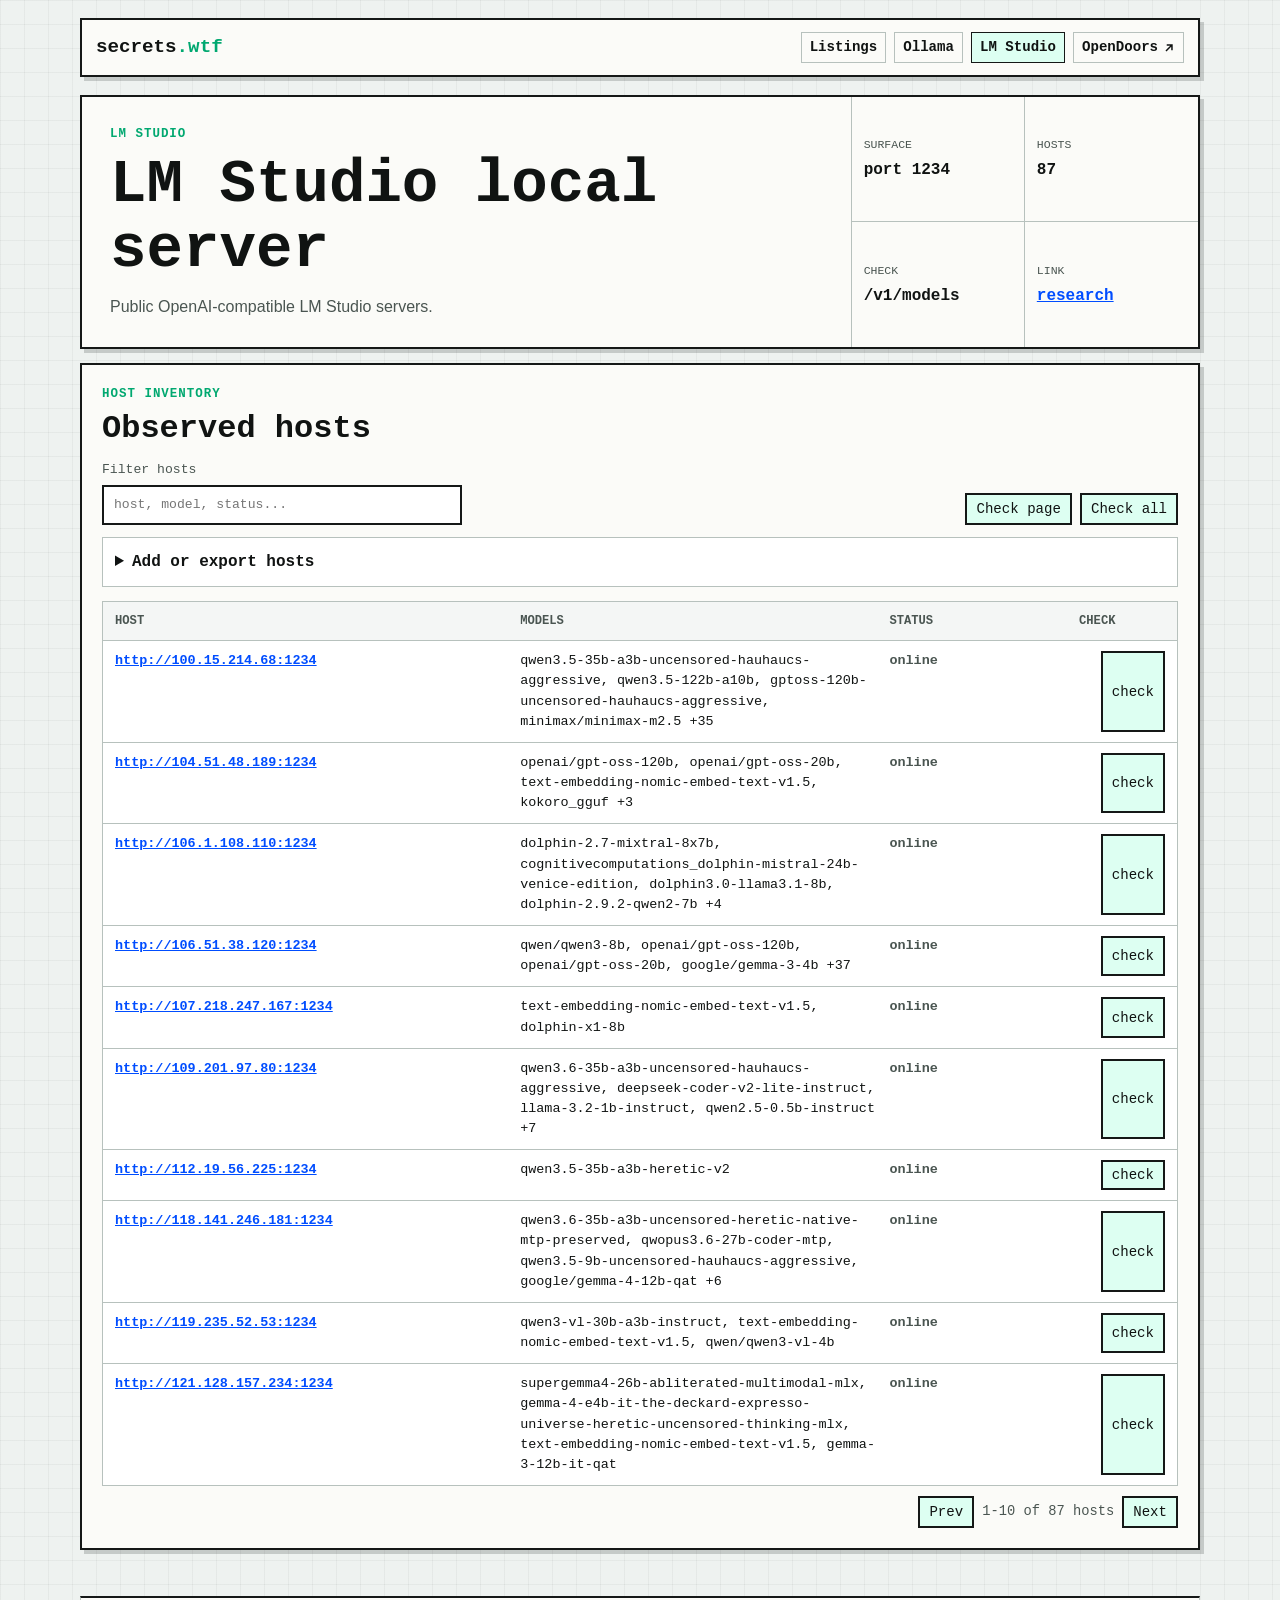
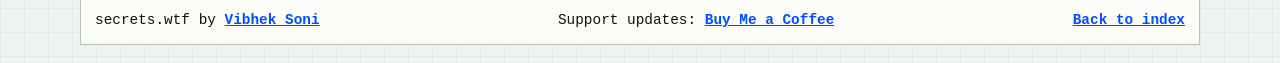
==== listings/lm-studio/index.html @ 81ff3673 "Initial secrets.wtf static site" ====
<!doctype html>
<html lang="en">
<head>
    <meta charset="utf-8">
    <meta name="viewport" content="width=device-width, initial-scale=1">
    <title>LM Studio Local Server Exposure | secrets.wtf</title>
    <meta name="description" content="Public LM Studio server exposure listing with live host rows and /v1/models checks.">
    <meta name="robots" content="index, follow, max-image-preview:large">
    <meta name="theme-color" content="#0b0f0f">
    <link rel="canonical" href="https://secrets.wtf/listings/lm-studio/">
    <link rel="manifest" href="/site.webmanifest">
    <link rel="icon" href="/assets/favicon.svg" type="image/svg+xml">
    <link rel="me" href="https://vibheksoni.com/">
    <link rel="me" href="https://opendoors.wtf/">
    <link rel="me" href="https://buymeacoffee.com/vibheksoni">
    <meta property="og:type" content="article">
    <meta property="og:url" content="https://secrets.wtf/listings/lm-studio/">
    <meta property="og:title" content="LM Studio Local Server Exposure | secrets.wtf">
    <meta property="og:description" content="Public LM Studio server exposure listing with live host rows and /v1/models checks.">
    <meta property="og:image" content="https://secrets.wtf/assets/secrets-wtf-social.png">
    <meta property="og:image:width" content="1200">
    <meta property="og:image:height" content="630">
    <meta property="og:image:alt" content="secrets.wtf public exposure listing for LM Studio servers">
    <meta property="og:site_name" content="secrets.wtf">
    <meta name="twitter:card" content="summary_large_image">
    <meta name="twitter:title" content="LM Studio Local Server Exposure | secrets.wtf">
    <meta name="twitter:description" content="Public LM Studio server exposure listing with live host rows and /v1/models checks.">
    <meta name="twitter:image" content="https://secrets.wtf/assets/secrets-wtf-social.png">
    <meta name="twitter:image:alt" content="secrets.wtf public exposure listing for LM Studio servers">
    <meta name="twitter:creator" content="@ImVibhek">
    <link rel="stylesheet" href="/styles/main.css">
    <script type="application/ld+json">
    {
        "@context": "https://schema.org",
        "@type": "Dataset",
        "@id": "https://secrets.wtf/listings/lm-studio/#article",
        "name": "LM Studio exposed local server hosts",
        "description": "Public LM Studio server exposure listing with live host rows and /v1/models checks.",
        "url": "https://secrets.wtf/listings/lm-studio/",
        "creator": {
            "@type": "Person",
            "@id": "https://vibheksoni.com/#vibhek-soni",
            "name": "Vibhek Soni",
            "url": "https://vibheksoni.com/"
        },
        "keywords": ["LM Studio", "AI infrastructure", "public exposure", "OpenAI-compatible API"],
        "dateModified": "2026-06-19"
    }
    </script>
</head>
<body>
    <header class="site-header">
        <a class="brand" href="/" aria-label="secrets.wtf home">
            <span class="brand-mark">secrets</span><span class="brand-dot">.wtf</span>
        </a>
        <nav aria-label="Primary" data-site-nav>
            <a href="/#ai-infra">Listings</a>
            <a href="/listings/ollama/">Ollama</a>
            <a href="/listings/lm-studio/">LM Studio</a>
            <a href="https://opendoors.wtf/" rel="me noopener" target="_blank">OpenDoors<svg class="external-icon" viewBox="0 0 16 16" aria-hidden="true" focusable="false"><path d="M5 3h8v8h-2V6.41l-6.3 6.3-1.4-1.42L9.59 5H5V3z"></path></svg></a>
        </nav>
    </header>

    <main>
        <section class="listing-detail">
            <div class="detail-title">
                <p class="eyebrow">LM Studio</p>
                <h1>LM Studio local server</h1>
                <p>
                    Public OpenAI-compatible LM Studio servers.
                </p>
            </div>
            <aside class="detail-summary" aria-label="Listing summary">
                <div>
                    <span>surface</span>
                    <strong>port 1234</strong>
                </div>
                <div>
                    <span>hosts</span>
                    <strong>87</strong>
                </div>
                <div>
                    <span>check</span>
                    <strong>/v1/models</strong>
                </div>
                <div>
                    <span>link</span>
                    <strong><a href="https://opendoors.wtf/blog/lmstudio-api-security/">research</a></strong>
                </div>
            </aside>
        </section>

        <section class="section compact-section">
            <p class="eyebrow">host inventory</p>
            <h2>Observed hosts</h2>
            <div class="table-controls">
                <label class="search-box">
                    <span>Filter hosts</span>
                    <input id="host-filter" type="search" placeholder="host, model, status..." autocomplete="off">
                </label>
                <div class="host-actions">
                    <button class="button small secondary" id="check-visible-hosts" type="button">Check page</button>
                    <button class="button small secondary" id="check-all-hosts" type="button">Check all</button>
                </div>
            </div>
            <details class="contrib-panel" data-default-port="1234">
                <summary>Add or export hosts</summary>
                <form class="host-add-form" id="host-add-form">
                    <label>
                        <span>Add host</span>
                        <input id="host-endpoint-input" type="text" placeholder="http://1.2.3.4:1234 or 1.2.3.4">
                    </label>
                    <label>
                        <span>Models</span>
                        <input id="host-models-input" type="text" placeholder="optional comma-separated models">
                    </label>
                    <button class="button small" type="submit">Add</button>
                </form>
                <div class="state-actions">
                    <button class="button small secondary" id="sync-local-hosts" type="button">Sync added</button>
                    <button class="button small secondary" id="export-local-hosts" type="button">Export additions</button>
                    <button class="button small secondary" id="clear-local-hosts" type="button">Clear additions</button>
                </div>
                <p class="state-note" id="host-state-note">Added hosts stay in this browser. Export additions to share.</p>
            </details>
            <div class="host-table" id="host-table" data-service="lmstudio" data-hosts="/data/hosts/lmstudio.json" data-page-size="10">
                <div class="host-row host-head">
                    <span>host</span>
                    <span>models</span>
                    <span>status</span>
                    <span>check</span>
                </div>
            </div>
        </section>
    </main>

    <footer>
        <span>secrets.wtf by <a href="https://vibheksoni.com/" rel="me">Vibhek Soni</a></span>
        <span>Support updates: <a href="https://buymeacoffee.com/vibheksoni" rel="me noopener" target="_blank">Buy Me a Coffee</a></span>
        <span><a href="/">Back to index</a></span>
    </footer>
    <script src="/js/site-nav.js"></script>
    <script src="/js/hosts.js"></script>
</body>
</html>
---- styles/main.css ----
:root {
    --bg: #eef2f0;
    --panel: #fbfbf8;
    --ink: #101312;
    --muted: #4a5551;
    --line: #151817;
    --soft-line: #b7c1bd;
    --accent: #00a870;
    --accent-soft: #ddfff2;
    --warn: #f7ff8f;
    --shadow: rgba(16, 19, 18, 0.18);
    --max: 1120px;
    --mono: "Consolas", "IBM Plex Mono", "Courier New", monospace;
    --sans: Arial, Helvetica, sans-serif;
}

* {
    box-sizing: border-box;
}

html {
    scroll-behavior: smooth;
}

body {
    margin: 0;
    min-height: 100vh;
    display: flex;
    flex-direction: column;
    color: var(--ink);
    background:
        linear-gradient(90deg, rgba(16, 19, 18, 0.045) 1px, transparent 1px),
        linear-gradient(rgba(16, 19, 18, 0.045) 1px, transparent 1px),
        var(--bg);
    background-size: 24px 24px;
    font-family: var(--sans);
    font-size: 16px;
    line-height: 1.5;
    overflow-x: hidden;
}

a {
    color: #004dff;
    font-weight: 700;
}

a:hover {
    color: var(--ink);
    background: var(--warn);
}

.site-header,
main,
footer {
    width: min(var(--max), calc(100vw - 28px));
    margin-inline: auto;
}

.site-header {
    display: flex;
    align-items: center;
    justify-content: space-between;
    gap: 18px;
    margin-top: 18px;
    padding: 12px 14px;
    background: var(--panel);
    border: 2px solid var(--line);
    box-shadow: 4px 4px 0 var(--shadow);
}

.brand {
    font-family: var(--mono);
    color: var(--ink);
    text-decoration: none;
    font-size: 1.2rem;
}

.brand-mark {
    font-weight: 800;
}

.brand-dot {
    color: var(--accent);
    font-weight: 800;
}

nav {
    display: flex;
    flex-wrap: wrap;
    justify-content: flex-end;
    gap: 8px;
}

nav a {
    display: inline-flex;
    align-items: center;
    gap: 5px;
    font-family: var(--mono);
    color: var(--ink);
    padding: 4px 8px;
    border: 1px solid var(--soft-line);
    text-decoration: none;
    font-size: 0.88rem;
}

.external-icon {
    width: 0.85em;
    height: 0.85em;
    fill: currentColor;
    flex: 0 0 auto;
}

nav a[aria-current="page"] {
    background: var(--accent-soft);
    border-color: var(--line);
}

main {
    flex: 1 0 auto;
    padding: 18px 0 28px;
}

.index-panel {
    display: grid;
    grid-template-columns: minmax(0, 1fr) minmax(280px, 0.6fr);
    gap: 0;
    margin-bottom: 14px;
    background: var(--panel);
    border: 2px solid var(--line);
    box-shadow: 4px 4px 0 var(--shadow);
}

.index-copy {
    padding: clamp(18px, 3vw, 28px);
    border-right: 1px solid var(--soft-line);
}

.index-copy h1 {
    max-width: 680px;
    font-family: var(--mono);
    font-size: clamp(2.2rem, 5vw, 4.2rem);
    letter-spacing: 0;
}

.index-copy p:last-child {
    max-width: 740px;
    margin: 12px 0 0;
    color: var(--muted);
    font-size: 1.02rem;
}

.index-stats {
    display: grid;
    grid-template-columns: repeat(2, minmax(0, 1fr));
}

.index-stats div {
    display: grid;
    align-content: center;
    min-height: 94px;
    padding: 14px;
    border-left: 1px solid transparent;
    border-bottom: 1px solid var(--soft-line);
}

.index-stats div:nth-last-child(-n + 2) {
    border-bottom: 0;
}

.index-stats div:nth-child(odd) {
    border-right: 1px solid var(--soft-line);
}

.index-stats span,
.detail-summary span {
    font-family: var(--mono);
    color: var(--muted);
    font-size: 0.72rem;
    text-transform: uppercase;
}

.index-stats strong,
.detail-summary strong {
    margin-top: 5px;
    font-family: var(--mono);
    font-size: 1rem;
}

.index-stats [data-live-count] {
    display: inline-block;
    margin-right: 4px;
    color: var(--ink);
    font-size: clamp(1.6rem, 3vw, 2.4rem);
    line-height: 1;
}

.hero {
    display: grid;
    grid-template-columns: minmax(0, 1fr) 320px;
    gap: 18px;
    align-items: stretch;
    margin-bottom: 18px;
}

.hero-copy,
.status-panel,
.notice,
.section {
    background: var(--panel);
    border: 2px solid var(--line);
    box-shadow: 4px 4px 0 var(--shadow);
}

.hero-copy {
    padding: clamp(22px, 4vw, 46px);
}

.eyebrow {
    margin: 0 0 8px;
    font-family: var(--mono);
    color: var(--accent);
    font-size: 0.78rem;
    font-weight: 800;
    letter-spacing: 0.08em;
    text-transform: uppercase;
}

h1,
h2,
h3 {
    margin: 0;
    max-width: 100%;
    line-height: 1.08;
    overflow-wrap: anywhere;
}

h1 {
    max-width: 780px;
    font-family: var(--mono);
    font-size: clamp(2.1rem, 5vw, 4.7rem);
    letter-spacing: 0;
}

h2 {
    font-family: var(--mono);
    font-size: clamp(1.5rem, 2.5vw, 2.2rem);
}

h3 {
    font-family: var(--mono);
    font-size: 1.35rem;
}

.lede {
    max-width: 760px;
    margin: 18px 0 0;
    color: var(--muted);
    font-size: 1.12rem;
}

.hero-actions {
    display: flex;
    flex-wrap: wrap;
    gap: 10px;
    margin-top: 24px;
}

.button {
    display: inline-flex;
    min-height: 40px;
    align-items: center;
    justify-content: center;
    padding: 8px 13px;
    color: #fff;
    background: var(--line);
    border: 2px solid var(--line);
    font-family: var(--mono);
    text-decoration: none;
}

.button.secondary {
    color: var(--ink);
    background: var(--accent-soft);
}

.button.small {
    min-height: 32px;
    padding: 5px 9px;
    font-size: 0.88rem;
}

.status-panel {
    display: grid;
    align-content: stretch;
}

.status-panel div {
    display: grid;
    gap: 4px;
    padding: 18px;
    border-bottom: 1px solid var(--soft-line);
}

.status-panel div:last-child {
    border-bottom: 0;
}

.status-label {
    font-family: var(--mono);
    color: var(--muted);
    font-size: 0.78rem;
    text-transform: uppercase;
}

.status-panel strong {
    font-family: var(--mono);
    font-size: 1.03rem;
}

.notice {
    margin-bottom: 18px;
    padding: 10px 14px;
    background: #f7fff9;
    border-left-width: 4px;
    font-size: 0.95rem;
}

.section {
    margin-bottom: 18px;
    padding: clamp(16px, 3vw, 26px);
}

.compact-section {
    padding: clamp(14px, 2.2vw, 20px);
}

.section-head {
    display: flex;
    justify-content: space-between;
    gap: 18px;
    align-items: end;
    margin-bottom: 16px;
}

.search-box {
    display: grid;
    gap: 5px;
    min-width: min(360px, 100%);
    font-family: var(--mono);
    font-size: 0.82rem;
    color: var(--muted);
}

.search-box input {
    width: 100%;
    min-height: 40px;
    padding: 8px 10px;
    border: 2px solid var(--line);
    background: #fff;
    color: var(--ink);
    font: inherit;
}

.listing-grid {
    display: grid;
    grid-template-columns: repeat(2, minmax(0, 1fr));
    gap: 14px;
}

.listing-table {
    display: grid;
    gap: 10px;
}

.listing-row {
    display: grid;
    grid-template-columns: minmax(0, 1.1fr) minmax(220px, 0.7fr) auto;
    gap: 18px;
    align-items: stretch;
    padding: 16px;
    border: 1px solid var(--soft-line);
    background: #fff;
}

.row-main h3 {
    font-size: 1.35rem;
}

.row-main p {
    margin: 8px 0 0;
    color: var(--muted);
}

.row-facts {
    align-content: start;
}

.row-facts div {
    grid-template-columns: 70px minmax(0, 1fr);
    gap: 10px;
}

.row-facts dt,
.row-facts dd {
    font-size: 0.92rem;
}

.row-actions {
    display: grid;
    align-content: start;
    gap: 8px;
    min-width: 126px;
}

.row-actions .button {
    width: 100%;
}

.listing-card {
    display: flex;
    flex-direction: column;
    gap: 14px;
    padding: 16px;
    border: 1px solid var(--soft-line);
    background: #fff;
}

.card-top {
    display: flex;
    flex-wrap: wrap;
    align-items: center;
    justify-content: space-between;
    gap: 8px;
    font-family: var(--mono);
}

.severity,
.card-code {
    display: inline-flex;
    align-items: center;
    min-height: 28px;
    padding: 3px 8px;
    border: 1px solid var(--line);
    font-size: 0.78rem;
}

.severity.high {
    background: var(--warn);
}

.card-code {
    background: #f4f6f5;
    color: var(--muted);
}

.listing-card p {
    margin: 0;
    color: var(--muted);
}

dl {
    display: grid;
    gap: 10px;
    margin: 0;
}

dl div {
    display: grid;
    grid-template-columns: 140px minmax(0, 1fr);
    gap: 12px;
    padding-top: 10px;
    border-top: 1px solid var(--soft-line);
}

dt {
    font-family: var(--mono);
    color: var(--ink);
    font-weight: 800;
}

dd {
    margin: 0;
    color: var(--muted);
}

.card-links {
    display: flex;
    flex-wrap: wrap;
    gap: 8px;
    margin-top: auto;
}

.card-links a {
    min-height: 34px;
    padding: 5px 9px;
    border: 1px solid var(--line);
    font-family: var(--mono);
    text-decoration: none;
}

.empty-state {
    margin: 18px 0 0;
    padding: 12px;
    border: 1px solid var(--soft-line);
    background: #fff;
    font-family: var(--mono);
}

.split {
    display: grid;
    grid-template-columns: minmax(0, 0.95fr) minmax(0, 1.05fr);
    gap: 18px;
}

.split p {
    margin-bottom: 0;
    color: var(--muted);
}

.listing-detail {
    display: grid;
    grid-template-columns: minmax(0, 1fr) minmax(280px, 0.45fr);
    gap: 0;
    margin-bottom: 14px;
    background: var(--panel);
    border: 2px solid var(--line);
    box-shadow: 4px 4px 0 var(--shadow);
}

.detail-title {
    padding: clamp(18px, 3vw, 28px);
    border-right: 1px solid var(--soft-line);
}

.detail-title h1 {
    max-width: 780px;
    font-family: var(--mono);
    font-size: clamp(2rem, 5vw, 3.8rem);
}

.detail-title p:last-child,
.section-copy {
    max-width: 760px;
    margin: 12px 0 0;
    color: var(--muted);
}

.detail-summary {
    display: grid;
    grid-template-columns: repeat(2, minmax(0, 1fr));
}

.detail-summary div {
    display: grid;
    align-content: center;
    min-height: 78px;
    padding: 12px;
    border-bottom: 1px solid var(--soft-line);
}

.detail-summary div:nth-last-child(-n + 2) {
    border-bottom: 0;
}

.detail-summary div:nth-child(odd) {
    border-right: 1px solid var(--soft-line);
}

.host-table {
    display: grid;
    margin-top: 14px;
    border: 1px solid var(--soft-line);
    background: #fff;
}

.table-controls {
    display: flex;
    flex-wrap: wrap;
    justify-content: space-between;
    gap: 12px;
    align-items: end;
    margin-top: 14px;
}

.host-actions {
    display: flex;
    flex-wrap: wrap;
    gap: 8px;
}

.contrib-panel {
    display: grid;
    gap: 10px;
    margin-top: 12px;
    padding: 12px;
    border: 1px solid var(--soft-line);
    background: #fff;
}

.contrib-panel summary {
    cursor: pointer;
    font-family: var(--mono);
    font-weight: 800;
}

.contrib-panel[open] summary {
    margin-bottom: 10px;
}

.host-add-form,
.state-actions {
    display: flex;
    flex-wrap: wrap;
    gap: 8px;
    align-items: end;
}

.host-add-form label {
    display: grid;
    gap: 5px;
    min-width: min(310px, 100%);
    flex: 1;
    font-family: var(--mono);
    font-size: 0.78rem;
    color: var(--muted);
}

.host-add-form input {
    width: 100%;
    min-height: 36px;
    padding: 7px 9px;
    border: 2px solid var(--line);
    color: var(--ink);
    background: #fff;
    font: inherit;
}

.state-actions {
    align-items: center;
}

.state-note {
    margin: 0;
    color: var(--muted);
    font-size: 0.9rem;
}

.import-button {
    cursor: pointer;
}

.import-button input {
    display: none;
}

.host-row {
    display: grid;
    grid-template-columns: minmax(240px, 1.1fr) minmax(260px, 1fr) minmax(130px, 0.5fr) 86px;
    gap: 10px;
    padding: 10px 12px;
    border-bottom: 1px solid var(--soft-line);
    font-family: var(--mono);
    font-size: 0.84rem;
}

.host-row > span {
    min-width: 0;
    overflow-wrap: anywhere;
}

.host-row:last-child {
    border-bottom: 0;
}

.host-head {
    color: var(--muted);
    background: #f4f6f5;
    font-size: 0.76rem;
    font-weight: 800;
    text-transform: uppercase;
}

.empty-host {
    color: var(--muted);
}

.host-endpoint {
    overflow-wrap: anywhere;
}

.host-endpoint em {
    display: block;
    margin-top: 2px;
    color: var(--muted);
    font-size: 0.74rem;
    font-style: normal;
}

.host-pagination {
    display: flex;
    flex-wrap: wrap;
    justify-content: flex-end;
    align-items: center;
    gap: 8px;
    margin-top: 10px;
    font-family: var(--mono);
}

.page-status {
    color: var(--muted);
    font-size: 0.86rem;
}

.host-status {
    color: var(--muted);
    font-weight: 800;
}

.host-check {
    display: flex;
    justify-content: flex-end;
}

.host-check .button {
    min-height: 28px;
}

.table-note {
    margin: 10px 0 0;
    color: var(--muted);
    font-size: 0.92rem;
}

.table-note code {
    font-family: var(--mono);
    color: var(--ink);
}

.detail-grid {
    grid-template-columns: repeat(2, minmax(0, 1fr));
}

.detail-grid article {
    padding: 14px;
    border: 1px solid var(--soft-line);
    background: #fff;
}

.plain-list {
    display: grid;
    gap: 8px;
    margin: 12px 0 0;
    padding-left: 20px;
    color: var(--muted);
}

footer {
    display: flex;
    flex-wrap: wrap;
    justify-content: space-between;
    gap: 10px;
    margin-top: auto;
    margin-bottom: 18px;
    padding: 12px 14px;
    background: var(--panel);
    border: 1px solid var(--soft-line);
    border-top: 2px solid var(--line);
    box-shadow: none;
    font-family: var(--mono);
    font-size: 0.9rem;
}

@media (max-width: 860px) {
    .site-header,
    .index-panel,
    .listing-detail,
    .hero,
    .split {
        grid-template-columns: 1fr;
    }

    .site-header,
    .section-head {
        align-items: start;
    }

    .site-header {
        flex-direction: column;
    }

    .index-copy,
    .detail-title {
        border-right: 0;
        border-bottom: 1px solid var(--soft-line);
    }

    .section-head {
        flex-direction: column;
        align-items: stretch;
    }

    .search-box {
        width: 100%;
        min-width: 0;
    }

    nav {
        justify-content: flex-start;
    }

    .listing-grid {
        grid-template-columns: 1fr;
    }

    .listing-row {
        grid-template-columns: 1fr;
    }

    .row-actions {
        grid-template-columns: repeat(2, minmax(0, 1fr));
    }

    .detail-grid {
        grid-template-columns: 1fr;
    }
}

@media (max-width: 520px) {
    body {
        font-size: 15px;
    }

    .site-header,
    main,
    footer {
        width: min(var(--max), calc(100vw - 24px));
    }

    .site-header {
        align-items: stretch;
    }

    nav {
        display: grid;
        grid-template-columns: repeat(2, minmax(0, 1fr));
        width: 100%;
        gap: 7px;
    }

    nav a {
        justify-content: center;
        min-height: 34px;
        padding-inline: 7px;
        text-align: center;
    }

    h1,
    .detail-title h1,
    .index-copy h1 {
        font-size: clamp(1.85rem, 9vw, 2.45rem);
    }

    dl div {
        grid-template-columns: 1fr;
        gap: 3px;
    }

    .index-stats,
    .detail-summary {
        grid-template-columns: 1fr;
    }

    .index-stats div,
    .detail-summary div {
        min-height: auto;
        border-right: 0 !important;
        border-bottom: 1px solid var(--soft-line) !important;
    }

    .index-stats div:last-child,
    .detail-summary div:last-child {
        border-bottom: 0 !important;
    }

    .host-row {
        grid-template-columns: 1fr;
        gap: 4px;
    }

    .host-row span {
        white-space: normal;
        word-break: break-word;
        overflow-wrap: anywhere;
    }

    .host-head {
        display: none;
    }

    .host-check {
        justify-content: flex-start;
    }

    .host-check .button {
        min-height: 36px;
    }

    .row-actions {
        grid-template-columns: 1fr;
    }

    footer {
        display: grid;
        gap: 8px;
    }
}
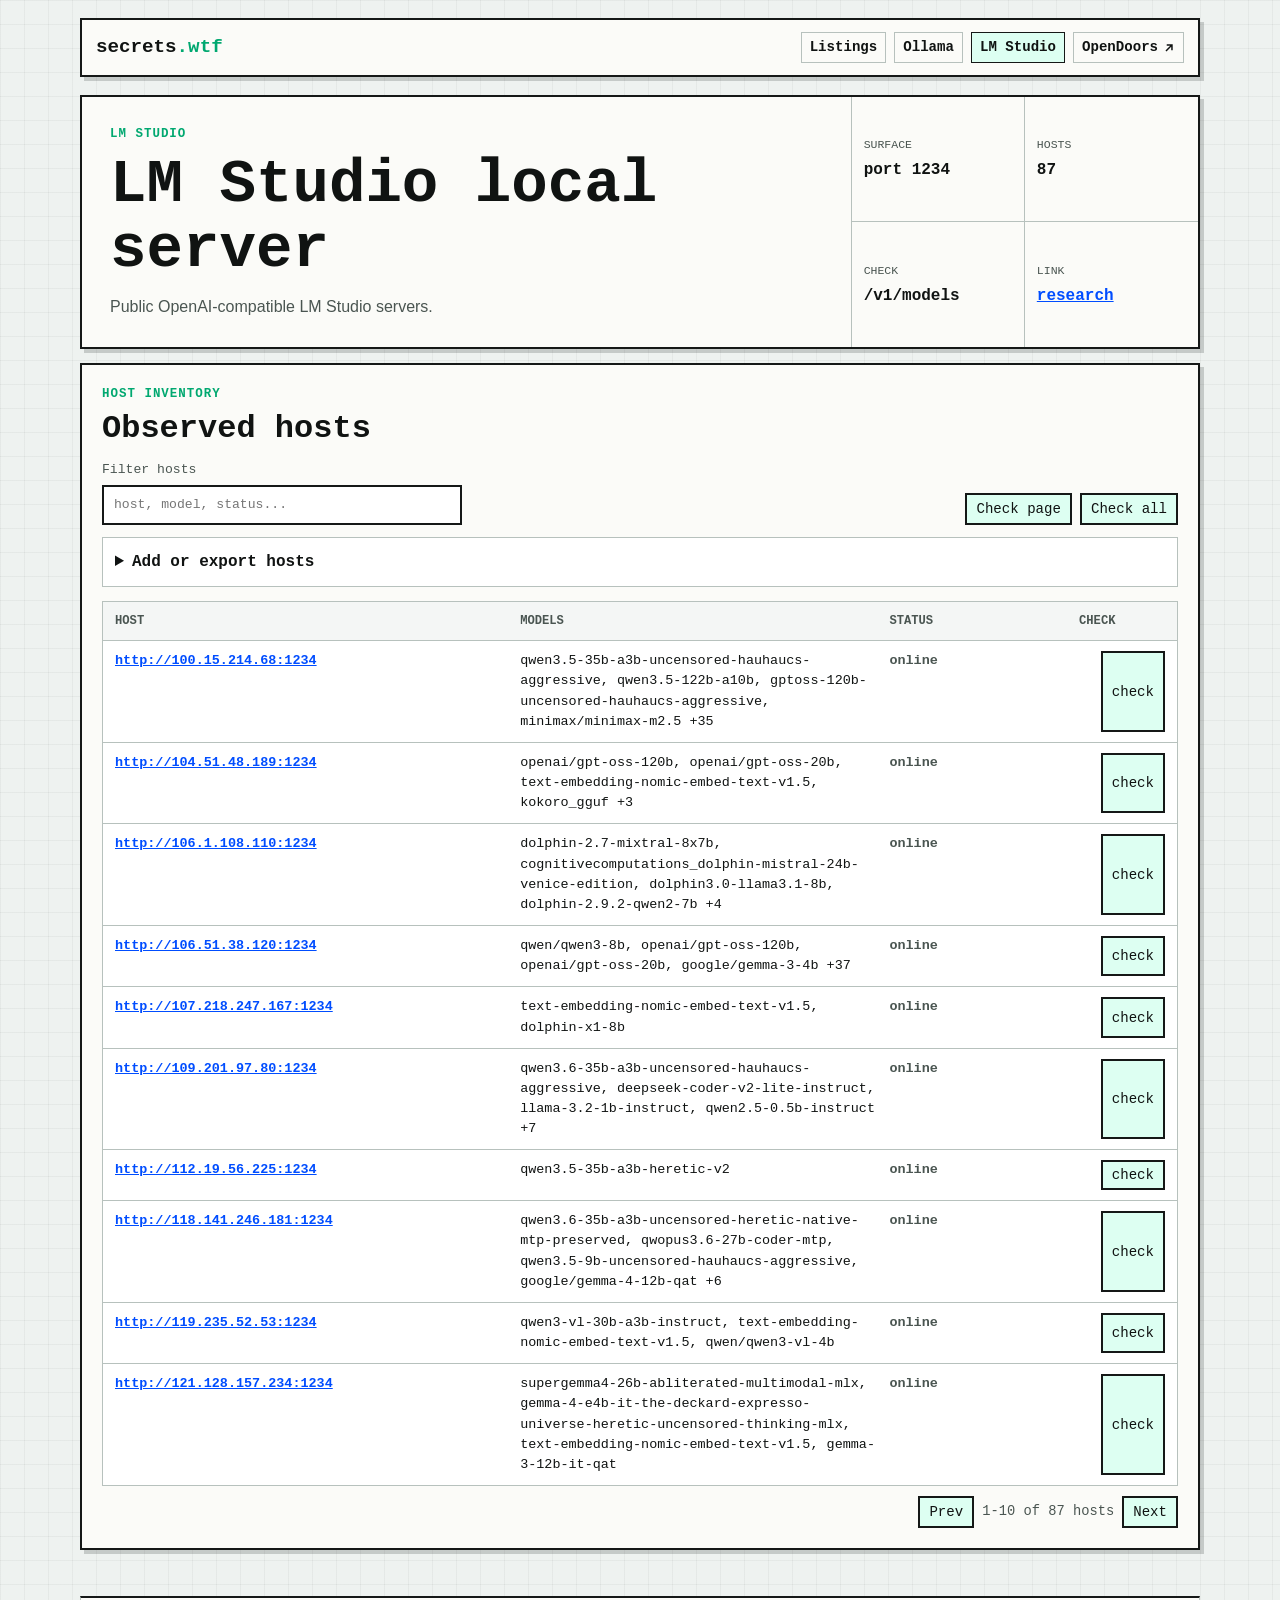
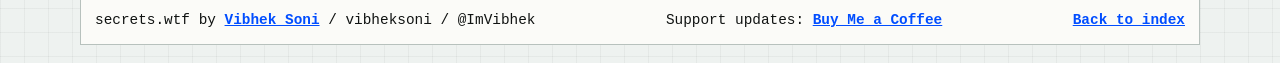
==== commit b1e9a3e6: "Maximize SEO metadata for exposure listings" ====
--- a/listings/lm-studio/index.html
+++ b/listings/lm-studio/index.html
@@ -4,47 +4,194 @@
     <meta charset="utf-8">
     <meta name="viewport" content="width=device-width, initial-scale=1">
     <title>LM Studio Local Server Exposure | secrets.wtf</title>
+    <meta name="title" content="LM Studio Local Server Exposure | secrets.wtf">
     <meta name="description" content="Public LM Studio server exposure listing with live host rows and /v1/models checks.">
+    <meta name="author" content="Vibhek Soni">
+    <meta name="creator" content="Vibhek Soni">
+    <meta name="publisher" content="Vibhek Soni">
     <meta name="robots" content="index, follow, max-image-preview:large">
+    <meta name="application-name" content="secrets.wtf">
+    <meta name="apple-mobile-web-app-title" content="secrets.wtf">
     <meta name="theme-color" content="#0b0f0f">
     <link rel="canonical" href="https://secrets.wtf/listings/lm-studio/">
+    <link rel="alternate" hreflang="en" href="https://secrets.wtf/listings/lm-studio/">
+    <link rel="alternate" hreflang="en-US" href="https://secrets.wtf/listings/lm-studio/">
+    <link rel="alternate" hreflang="x-default" href="https://secrets.wtf/listings/lm-studio/">
+    <link rel="author" href="https://vibheksoni.com/">
     <link rel="manifest" href="/site.webmanifest">
     <link rel="icon" href="/assets/favicon.svg" type="image/svg+xml">
+    <link rel="image_src" href="https://secrets.wtf/assets/secrets-wtf-social.png">
     <link rel="me" href="https://vibheksoni.com/">
     <link rel="me" href="https://opendoors.wtf/">
+    <link rel="me" href="https://github.com/vibheksoni">
+    <link rel="me" href="https://x.com/ImVibhek">
+    <link rel="me" href="https://www.linkedin.com/in/vibheksoni/">
+    <link rel="me" href="https://www.instagram.com/nyc.vibhek/">
+    <link rel="me" href="https://deepwiki.com/vibheksoni">
     <link rel="me" href="https://buymeacoffee.com/vibheksoni">
-    <meta property="og:type" content="article">
+    <meta property="og:type" content="website">
     <meta property="og:url" content="https://secrets.wtf/listings/lm-studio/">
     <meta property="og:title" content="LM Studio Local Server Exposure | secrets.wtf">
     <meta property="og:description" content="Public LM Studio server exposure listing with live host rows and /v1/models checks.">
     <meta property="og:image" content="https://secrets.wtf/assets/secrets-wtf-social.png">
+    <meta property="og:image:secure_url" content="https://secrets.wtf/assets/secrets-wtf-social.png">
+    <meta property="og:image:type" content="image/png">
     <meta property="og:image:width" content="1200">
     <meta property="og:image:height" content="630">
     <meta property="og:image:alt" content="secrets.wtf public exposure listing for LM Studio servers">
     <meta property="og:site_name" content="secrets.wtf">
+    <meta property="og:locale" content="en_US">
     <meta name="twitter:card" content="summary_large_image">
     <meta name="twitter:title" content="LM Studio Local Server Exposure | secrets.wtf">
     <meta name="twitter:description" content="Public LM Studio server exposure listing with live host rows and /v1/models checks.">
     <meta name="twitter:image" content="https://secrets.wtf/assets/secrets-wtf-social.png">
     <meta name="twitter:image:alt" content="secrets.wtf public exposure listing for LM Studio servers">
     <meta name="twitter:creator" content="@ImVibhek">
+    <meta name="twitter:site" content="@ImVibhek">
+    <meta name="twitter:url" content="https://secrets.wtf/listings/lm-studio/">
+    <meta name="twitter:domain" content="secrets.wtf">
     <link rel="stylesheet" href="/styles/main.css">
     <script type="application/ld+json">
     {
         "@context": "https://schema.org",
-        "@type": "Dataset",
-        "@id": "https://secrets.wtf/listings/lm-studio/#article",
-        "name": "LM Studio exposed local server hosts",
-        "description": "Public LM Studio server exposure listing with live host rows and /v1/models checks.",
-        "url": "https://secrets.wtf/listings/lm-studio/",
-        "creator": {
-            "@type": "Person",
-            "@id": "https://vibheksoni.com/#vibhek-soni",
-            "name": "Vibhek Soni",
-            "url": "https://vibheksoni.com/"
-        },
-        "keywords": ["LM Studio", "AI infrastructure", "public exposure", "OpenAI-compatible API"],
-        "dateModified": "2026-06-19"
+        "@graph": [
+            {
+                "@type": ["WebPage", "CollectionPage"],
+                "@id": "https://secrets.wtf/listings/lm-studio/#webpage",
+                "url": "https://secrets.wtf/listings/lm-studio/",
+                "name": "LM Studio Local Server Exposure | secrets.wtf",
+                "description": "Public LM Studio server exposure listing with live host rows and /v1/models checks.",
+                "inLanguage": "en-US",
+                "dateModified": "2026-06-20",
+                "isAccessibleForFree": true,
+                "primaryImageOfPage": {
+                    "@type": "ImageObject",
+                    "url": "https://secrets.wtf/assets/secrets-wtf-social.png",
+                    "width": 1200,
+                    "height": 630,
+                    "caption": "secrets.wtf public exposure listing for LM Studio servers"
+                },
+                "isPartOf": {
+                    "@id": "https://secrets.wtf/#website"
+                },
+                "mainEntity": {
+                    "@id": "https://secrets.wtf/listings/lm-studio/#dataset"
+                }
+            },
+            {
+                "@type": "Dataset",
+                "@id": "https://secrets.wtf/listings/lm-studio/#dataset",
+                "name": "LM Studio exposed local server hosts",
+                "description": "Public LM Studio server exposure listing with live host rows and /v1/models checks.",
+                "url": "https://secrets.wtf/listings/lm-studio/",
+                "mainEntityOfPage": {
+                    "@id": "https://secrets.wtf/listings/lm-studio/#webpage"
+                },
+                "includedInDataCatalog": {
+                    "@id": "https://secrets.wtf/#catalog"
+                },
+                "creator": {
+                    "@id": "https://vibheksoni.com/#vibhek-soni"
+                },
+                "publisher": {
+                    "@id": "https://vibheksoni.com/#vibhek-soni"
+                },
+                "keywords": ["LM Studio", "AI infrastructure", "public exposure", "OpenAI-compatible API", "port 1234"],
+                "about": [
+                    {
+                        "@type": "Thing",
+                        "name": "LM Studio"
+                    },
+                    {
+                        "@type": "Thing",
+                        "name": "AI infrastructure"
+                    },
+                    {
+                        "@type": "Thing",
+                        "name": "OpenAI-compatible API exposure"
+                    }
+                ],
+                "image": "https://secrets.wtf/assets/secrets-wtf-social.png",
+                "citation": "https://opendoors.wtf/blog/lmstudio-api-security/",
+                "measurementTechnique": "/v1/models endpoint check",
+                "variableMeasured": [
+                    "host endpoint",
+                    "model list response",
+                    "client-side availability state"
+                ],
+                "isAccessibleForFree": true,
+                "dateModified": "2026-06-20",
+                "copyrightYear": "2026",
+                "copyrightHolder": {
+                    "@id": "https://vibheksoni.com/#vibhek-soni"
+                },
+                "distribution": {
+                    "@type": "DataDownload",
+                    "encodingFormat": "application/json",
+                    "contentUrl": "https://secrets.wtf/data/hosts/lmstudio.json"
+                }
+            },
+            {
+                "@type": "BreadcrumbList",
+                "@id": "https://secrets.wtf/listings/lm-studio/#breadcrumbs",
+                "itemListElement": [
+                    {
+                        "@type": "ListItem",
+                        "position": 1,
+                        "name": "secrets.wtf",
+                        "item": "https://secrets.wtf/"
+                    },
+                    {
+                        "@type": "ListItem",
+                        "position": 2,
+                        "name": "LM Studio local server",
+                        "item": "https://secrets.wtf/listings/lm-studio/"
+                    }
+                ]
+            },
+            {
+                "@type": "Person",
+                "@id": "https://vibheksoni.com/#vibhek-soni",
+                "name": "Vibhek Soni",
+                "alternateName": ["vibheksoni", "VibhekSoni", "ImVibhek"],
+                "url": "https://vibheksoni.com/",
+                "image": "https://vibheksoni.com/vibhek-soni-profile.jpg",
+                "description": "Vibhek Soni, also known as vibheksoni and ImVibhek, is a New York backend systems builder focused on AI infrastructure, security research, browser automation, protocol analysis, MCP tooling, Python, Rust, and Go.",
+                "mainEntityOfPage": {
+                    "@id": "https://vibheksoni.com/#profile"
+                },
+                "hasOccupation": {
+                    "@type": "Occupation",
+                    "name": "Backend Systems Builder"
+                },
+                "workLocation": {
+                    "@type": "Place",
+                    "name": "New York, NY"
+                },
+                "sameAs": [
+                    "https://vibheksoni.com/",
+                    "https://github.com/vibheksoni",
+                    "https://x.com/ImVibhek",
+                    "https://www.linkedin.com/in/vibheksoni/",
+                    "https://www.instagram.com/nyc.vibhek/",
+                    "https://opendoors.wtf/",
+                    "https://deepwiki.com/vibheksoni",
+                    "https://buymeacoffee.com/vibheksoni"
+                ],
+                "knowsAbout": [
+                    "AI infrastructure",
+                    "Security research",
+                    "Backend systems",
+                    "Browser automation",
+                    "Protocol analysis",
+                    "MCP tooling",
+                    "Public exposure intelligence",
+                    "Python",
+                    "Rust",
+                    "Go"
+                ]
+            }
+        ]
     }
     </script>
 </head>
@@ -135,7 +282,7 @@
     </main>
 
     <footer>
-        <span>secrets.wtf by <a href="https://vibheksoni.com/" rel="me">Vibhek Soni</a></span>
+        <span>secrets.wtf by <a href="https://vibheksoni.com/" rel="me author">Vibhek Soni</a> / vibheksoni / @ImVibhek</span>
         <span>Support updates: <a href="https://buymeacoffee.com/vibheksoni" rel="me noopener" target="_blank">Buy Me a Coffee</a></span>
         <span><a href="/">Back to index</a></span>
     </footer>
--- a/styles/main.css
+++ b/styles/main.css
@@ -374,7 +374,7 @@
 
 .listing-row {
     display: grid;
-    grid-template-columns: minmax(0, 1.1fr) minmax(220px, 0.7fr) auto;
+    grid-template-columns: minmax(0, 1fr) minmax(260px, 0.6fr) minmax(270px, 0.45fr);
     gap: 18px;
     align-items: stretch;
     padding: 16px;
@@ -407,13 +407,15 @@
 
 .row-actions {
     display: grid;
+    grid-template-columns: repeat(2, minmax(0, 1fr));
     align-content: start;
     gap: 8px;
-    min-width: 126px;
+    min-width: 0;
 }
 
 .row-actions .button {
     width: 100%;
+    min-height: 44px;
 }
 
 .listing-card {
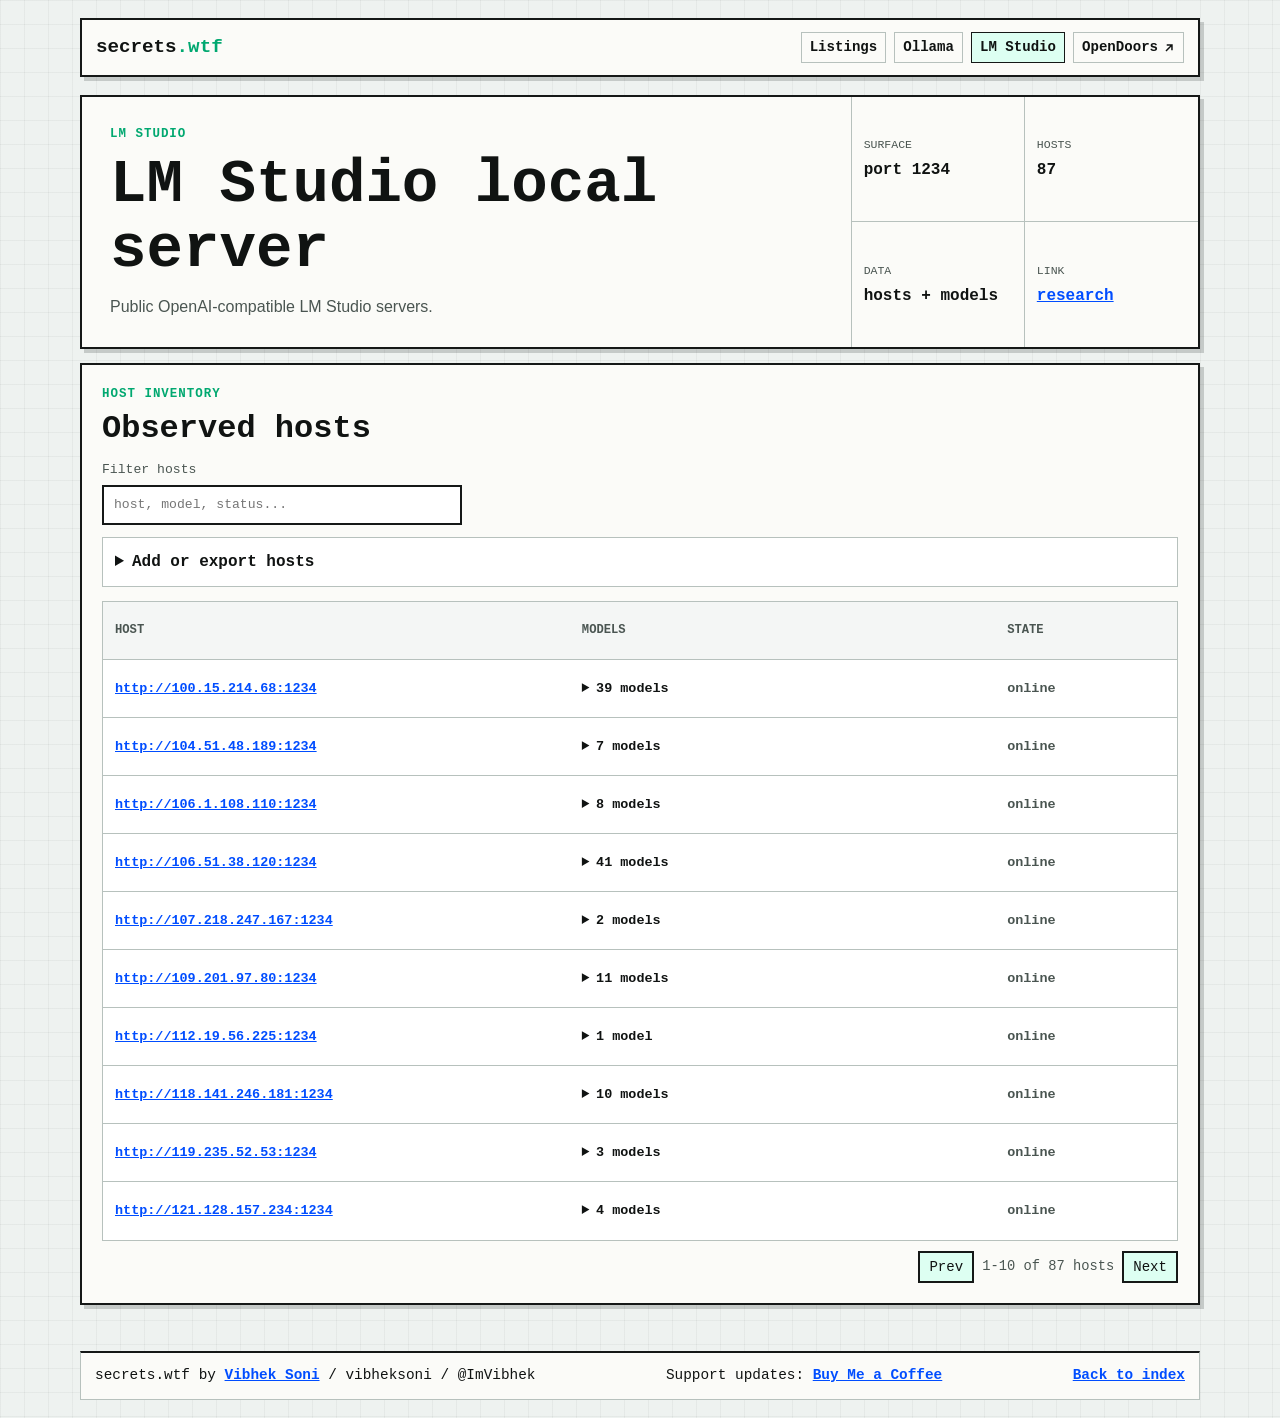
==== commit 8d20cef4: "Remove client-side host checks" ====
--- a/listings/lm-studio/index.html
+++ b/listings/lm-studio/index.html
@@ -5,7 +5,7 @@
     <meta name="viewport" content="width=device-width, initial-scale=1">
     <title>LM Studio Local Server Exposure | secrets.wtf</title>
     <meta name="title" content="LM Studio Local Server Exposure | secrets.wtf">
-    <meta name="description" content="Public LM Studio server exposure listing with live host rows and /v1/models checks.">
+    <meta name="description" content="Public LM Studio server exposure listing with host rows and observed models.">
     <meta name="author" content="Vibhek Soni">
     <meta name="creator" content="Vibhek Soni">
     <meta name="publisher" content="Vibhek Soni">
@@ -32,7 +32,7 @@
     <meta property="og:type" content="website">
     <meta property="og:url" content="https://secrets.wtf/listings/lm-studio/">
     <meta property="og:title" content="LM Studio Local Server Exposure | secrets.wtf">
-    <meta property="og:description" content="Public LM Studio server exposure listing with live host rows and /v1/models checks.">
+    <meta property="og:description" content="Public LM Studio server exposure listing with host rows and observed models.">
     <meta property="og:image" content="https://secrets.wtf/assets/secrets-wtf-social.png">
     <meta property="og:image:secure_url" content="https://secrets.wtf/assets/secrets-wtf-social.png">
     <meta property="og:image:type" content="image/png">
@@ -43,7 +43,7 @@
     <meta property="og:locale" content="en_US">
     <meta name="twitter:card" content="summary_large_image">
     <meta name="twitter:title" content="LM Studio Local Server Exposure | secrets.wtf">
-    <meta name="twitter:description" content="Public LM Studio server exposure listing with live host rows and /v1/models checks.">
+    <meta name="twitter:description" content="Public LM Studio server exposure listing with host rows and observed models.">
     <meta name="twitter:image" content="https://secrets.wtf/assets/secrets-wtf-social.png">
     <meta name="twitter:image:alt" content="secrets.wtf public exposure listing for LM Studio servers">
     <meta name="twitter:creator" content="@ImVibhek">
@@ -60,7 +60,7 @@
                 "@id": "https://secrets.wtf/listings/lm-studio/#webpage",
                 "url": "https://secrets.wtf/listings/lm-studio/",
                 "name": "LM Studio Local Server Exposure | secrets.wtf",
-                "description": "Public LM Studio server exposure listing with live host rows and /v1/models checks.",
+                "description": "Public LM Studio server exposure listing with host rows and observed models.",
                 "inLanguage": "en-US",
                 "dateModified": "2026-06-20",
                 "isAccessibleForFree": true,
@@ -82,7 +82,7 @@
                 "@type": "Dataset",
                 "@id": "https://secrets.wtf/listings/lm-studio/#dataset",
                 "name": "LM Studio exposed local server hosts",
-                "description": "Public LM Studio server exposure listing with live host rows and /v1/models checks.",
+                "description": "Public LM Studio server exposure listing with host rows and observed models.",
                 "url": "https://secrets.wtf/listings/lm-studio/",
                 "mainEntityOfPage": {
                     "@id": "https://secrets.wtf/listings/lm-studio/#webpage"
@@ -113,7 +113,7 @@
                 ],
                 "image": "https://secrets.wtf/assets/secrets-wtf-social.png",
                 "citation": "https://opendoors.wtf/blog/lmstudio-api-security/",
-                "measurementTechnique": "/v1/models endpoint check",
+                "measurementTechnique": "Public host inventory and model observations",
                 "variableMeasured": [
                     "host endpoint",
                     "model list response",
@@ -227,8 +227,8 @@
                     <strong>87</strong>
                 </div>
                 <div>
-                    <span>check</span>
-                    <strong>/v1/models</strong>
+                    <span>data</span>
+                    <strong>hosts + models</strong>
                 </div>
                 <div>
                     <span>link</span>
@@ -245,10 +245,6 @@
                     <span>Filter hosts</span>
                     <input id="host-filter" type="search" placeholder="host, model, status..." autocomplete="off">
                 </label>
-                <div class="host-actions">
-                    <button class="button small secondary" id="check-visible-hosts" type="button">Check page</button>
-                    <button class="button small secondary" id="check-all-hosts" type="button">Check all</button>
-                </div>
             </div>
             <details class="contrib-panel" data-default-port="1234">
                 <summary>Add or export hosts</summary>
@@ -264,7 +260,6 @@
                     <button class="button small" type="submit">Add</button>
                 </form>
                 <div class="state-actions">
-                    <button class="button small secondary" id="sync-local-hosts" type="button">Sync added</button>
                     <button class="button small secondary" id="export-local-hosts" type="button">Export additions</button>
                     <button class="button small secondary" id="clear-local-hosts" type="button">Clear additions</button>
                 </div>
@@ -274,8 +269,7 @@
                 <div class="host-row host-head">
                     <span>host</span>
                     <span>models</span>
-                    <span>status</span>
-                    <span>check</span>
+                    <span>state</span>
                 </div>
             </div>
         </section>
--- a/styles/main.css
+++ b/styles/main.css
@@ -122,7 +122,7 @@
 
 .index-panel {
     display: grid;
-    grid-template-columns: minmax(0, 1fr) minmax(280px, 0.6fr);
+    grid-template-columns: minmax(0, 1fr) minmax(420px, 0.72fr);
     gap: 0;
     margin-bottom: 14px;
     background: var(--panel);
@@ -151,7 +151,7 @@
 
 .index-stats {
     display: grid;
-    grid-template-columns: repeat(2, minmax(0, 1fr));
+    grid-template-columns: repeat(3, minmax(0, 1fr));
 }
 
 .index-stats div {
@@ -163,11 +163,11 @@
     border-bottom: 1px solid var(--soft-line);
 }
 
-.index-stats div:nth-last-child(-n + 2) {
+.index-stats div:nth-last-child(-n + 3) {
     border-bottom: 0;
 }
 
-.index-stats div:nth-child(odd) {
+.index-stats div:not(:last-child) {
     border-right: 1px solid var(--soft-line);
 }
 
@@ -584,12 +584,6 @@
     margin-top: 14px;
 }
 
-.host-actions {
-    display: flex;
-    flex-wrap: wrap;
-    gap: 8px;
-}
-
 .contrib-panel {
     display: grid;
     gap: 10px;
@@ -657,8 +651,10 @@
 
 .host-row {
     display: grid;
-    grid-template-columns: minmax(240px, 1.1fr) minmax(260px, 1fr) minmax(130px, 0.5fr) 86px;
+    grid-template-columns: minmax(260px, 1.1fr) minmax(220px, 1fr) minmax(110px, 0.38fr);
     gap: 10px;
+    align-items: center;
+    min-height: 58px;
     padding: 10px 12px;
     border-bottom: 1px solid var(--soft-line);
     font-family: var(--mono);
@@ -696,6 +692,50 @@
     color: var(--muted);
     font-size: 0.74rem;
     font-style: normal;
+}
+
+.models-cell {
+    align-self: stretch;
+    display: grid;
+    align-items: center;
+}
+
+.models-count {
+    color: var(--muted);
+    font-weight: 800;
+}
+
+.models-details {
+    min-width: 0;
+}
+
+.models-details summary {
+    cursor: pointer;
+    color: var(--ink);
+    font-weight: 800;
+}
+
+.models-details summary:hover {
+    color: #004dff;
+}
+
+.model-list {
+    display: flex;
+    flex-wrap: wrap;
+    gap: 6px;
+    margin-top: 8px;
+}
+
+.model-list span,
+.model-list em {
+    min-height: 24px;
+    padding: 3px 6px;
+    background: #f4f6f5;
+    border: 1px solid var(--soft-line);
+    color: var(--ink);
+    font-size: 0.78rem;
+    font-style: normal;
+    overflow-wrap: anywhere;
 }
 
 .host-pagination {
@@ -716,15 +756,6 @@
 .host-status {
     color: var(--muted);
     font-weight: 800;
-}
-
-.host-check {
-    display: flex;
-    justify-content: flex-end;
-}
-
-.host-check .button {
-    min-height: 28px;
 }
 
 .table-note {
@@ -899,14 +930,6 @@
         display: none;
     }
 
-    .host-check {
-        justify-content: flex-start;
-    }
-
-    .host-check .button {
-        min-height: 36px;
-    }
-
     .row-actions {
         grid-template-columns: 1fr;
     }
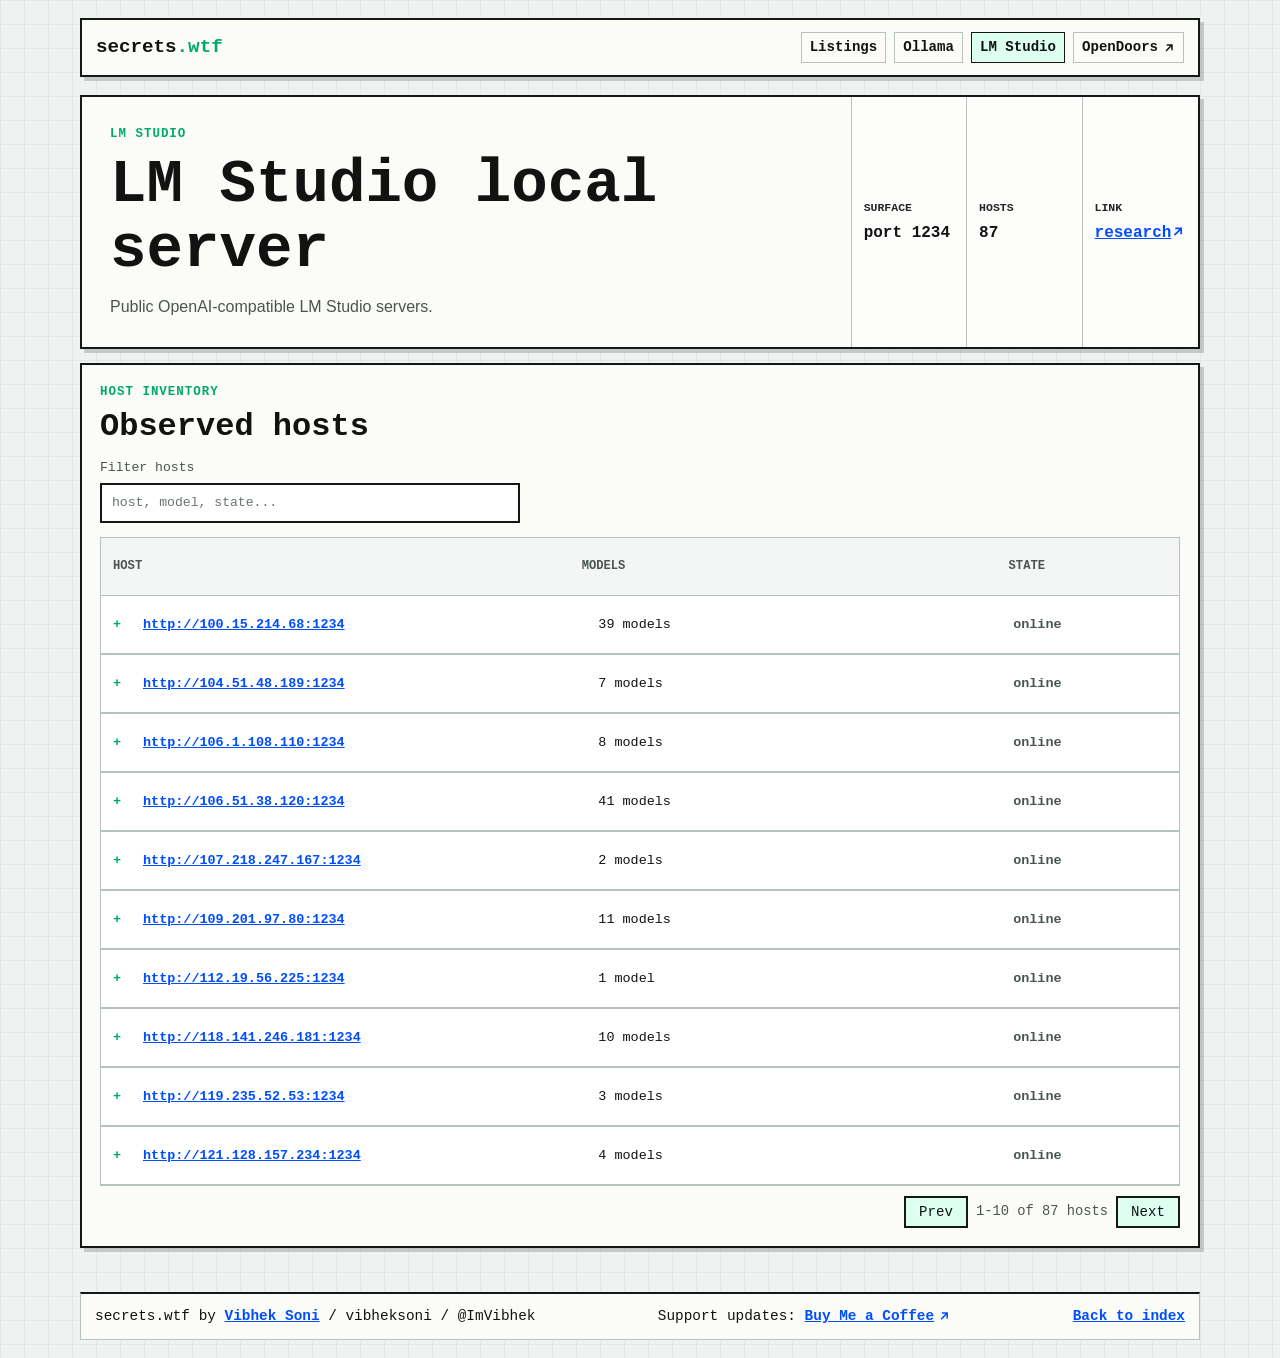
==== commit 5c74d0f8: "Polish exposure listing UI" ====
--- a/listings/lm-studio/index.html
+++ b/listings/lm-studio/index.html
@@ -117,7 +117,7 @@
                 "variableMeasured": [
                     "host endpoint",
                     "model list response",
-                    "client-side availability state"
+                    "observed availability state"
                 ],
                 "isAccessibleForFree": true,
                 "dateModified": "2026-06-20",
@@ -227,12 +227,8 @@
                     <strong>87</strong>
                 </div>
                 <div>
-                    <span>data</span>
-                    <strong>hosts + models</strong>
-                </div>
-                <div>
                     <span>link</span>
-                    <strong><a href="https://opendoors.wtf/blog/lmstudio-api-security/">research</a></strong>
+                    <strong><a href="https://opendoors.wtf/blog/lmstudio-api-security/" rel="me noopener" target="_blank">research<svg class="external-icon" viewBox="0 0 16 16" aria-hidden="true" focusable="false"><path d="M5 3h8v8h-2V6.41l-6.3 6.3-1.4-1.42L9.59 5H5V3z"></path></svg></a></strong>
                 </div>
             </aside>
         </section>
@@ -243,28 +239,9 @@
             <div class="table-controls">
                 <label class="search-box">
                     <span>Filter hosts</span>
-                    <input id="host-filter" type="search" placeholder="host, model, status..." autocomplete="off">
+                    <input id="host-filter" type="search" placeholder="host, model, state..." autocomplete="off">
                 </label>
             </div>
-            <details class="contrib-panel" data-default-port="1234">
-                <summary>Add or export hosts</summary>
-                <form class="host-add-form" id="host-add-form">
-                    <label>
-                        <span>Add host</span>
-                        <input id="host-endpoint-input" type="text" placeholder="http://1.2.3.4:1234 or 1.2.3.4">
-                    </label>
-                    <label>
-                        <span>Models</span>
-                        <input id="host-models-input" type="text" placeholder="optional comma-separated models">
-                    </label>
-                    <button class="button small" type="submit">Add</button>
-                </form>
-                <div class="state-actions">
-                    <button class="button small secondary" id="export-local-hosts" type="button">Export additions</button>
-                    <button class="button small secondary" id="clear-local-hosts" type="button">Clear additions</button>
-                </div>
-                <p class="state-note" id="host-state-note">Added hosts stay in this browser. Export additions to share.</p>
-            </details>
             <div class="host-table" id="host-table" data-service="lmstudio" data-hosts="/data/hosts/lmstudio.json" data-page-size="10">
                 <div class="host-row host-head">
                     <span>host</span>
@@ -277,7 +254,7 @@
 
     <footer>
         <span>secrets.wtf by <a href="https://vibheksoni.com/" rel="me author">Vibhek Soni</a> / vibheksoni / @ImVibhek</span>
-        <span>Support updates: <a href="https://buymeacoffee.com/vibheksoni" rel="me noopener" target="_blank">Buy Me a Coffee</a></span>
+        <span>Support updates: <a href="https://buymeacoffee.com/vibheksoni" rel="me noopener" target="_blank">Buy Me a Coffee<svg class="external-icon" viewBox="0 0 16 16" aria-hidden="true" focusable="false"><path d="M5 3h8v8h-2V6.41l-6.3 6.3-1.4-1.42L9.59 5H5V3z"></path></svg></a></span>
         <span><a href="/">Back to index</a></span>
     </footer>
     <script src="/js/site-nav.js"></script>
--- a/styles/main.css
+++ b/styles/main.css
@@ -9,7 +9,16 @@
     --accent-soft: #ddfff2;
     --warn: #f7ff8f;
     --shadow: rgba(16, 19, 18, 0.18);
-    --max: 1120px;
+    --surface: #f4f6f5;
+    --page-max: 1120px;
+    --content-max: 100%;
+    --page-gutter: clamp(12px, 2vw, 28px);
+    --panel-gap: clamp(12px, 2vw, 18px);
+    --section-gap: clamp(18px, 5vh, 54px);
+    --panel-pad: clamp(14px, 2vw, 18px);
+    --hero-pad: clamp(20px, 3.2vw, 34px);
+    --shadow-offset: 4px;
+    --motion-fast: 120ms;
     --mono: "Consolas", "IBM Plex Mono", "Courier New", monospace;
     --sans: Arial, Helvetica, sans-serif;
 }
@@ -49,10 +58,18 @@
     background: var(--warn);
 }
 
+a:focus-visible,
+button:focus-visible,
+input:focus-visible,
+summary:focus-visible {
+    outline: 3px solid var(--accent);
+    outline-offset: 2px;
+}
+
 .site-header,
 main,
 footer {
-    width: min(var(--max), calc(100vw - 28px));
+    width: min(var(--page-max), calc(100vw - var(--page-gutter)));
     margin-inline: auto;
 }
 
@@ -60,12 +77,12 @@
     display: flex;
     align-items: center;
     justify-content: space-between;
-    gap: 18px;
-    margin-top: 18px;
+    gap: var(--panel-gap);
+    margin-top: var(--panel-gap);
     padding: 12px 14px;
     background: var(--panel);
     border: 2px solid var(--line);
-    box-shadow: 4px 4px 0 var(--shadow);
+    box-shadow: var(--shadow-offset) var(--shadow-offset) 0 var(--shadow);
 }
 
 .brand {
@@ -101,6 +118,17 @@
     border: 1px solid var(--soft-line);
     text-decoration: none;
     font-size: 0.88rem;
+    transition: background-color var(--motion-fast) ease, transform var(--motion-fast) ease;
+}
+
+nav a:hover,
+nav a:focus-visible {
+    background: var(--accent-soft);
+}
+
+nav a:active,
+.button:active {
+    transform: translate(1px, 1px);
 }
 
 .external-icon {
@@ -108,6 +136,7 @@
     height: 0.85em;
     fill: currentColor;
     flex: 0 0 auto;
+    vertical-align: -0.08em;
 }
 
 nav a[aria-current="page"] {
@@ -117,65 +146,98 @@
 
 main {
     flex: 1 0 auto;
-    padding: 18px 0 28px;
-}
-
-.index-panel {
-    display: grid;
-    grid-template-columns: minmax(0, 1fr) minmax(420px, 0.72fr);
+    padding: var(--panel-gap) 0 var(--page-gutter);
+}
+
+.index-hero {
+    display: grid;
+    grid-template-columns: minmax(0, 0.95fr) minmax(360px, 0.58fr);
     gap: 0;
-    margin-bottom: 14px;
+    min-height: clamp(230px, 29vw, 330px);
+    margin-bottom: var(--section-gap);
     background: var(--panel);
     border: 2px solid var(--line);
-    box-shadow: 4px 4px 0 var(--shadow);
-}
-
-.index-copy {
-    padding: clamp(18px, 3vw, 28px);
+    box-shadow: var(--shadow-offset) var(--shadow-offset) 0 var(--shadow);
+}
+
+.hero-cta {
+    display: grid;
+    align-content: center;
+    padding: var(--hero-pad);
     border-right: 1px solid var(--soft-line);
 }
 
-.index-copy h1 {
-    max-width: 680px;
-    font-family: var(--mono);
-    font-size: clamp(2.2rem, 5vw, 4.2rem);
+.hero-cta h1 {
+    max-width: 620px;
+    font-family: var(--mono);
+    font-size: clamp(2.2rem, 4.8vw, 3.9rem);
     letter-spacing: 0;
 }
 
-.index-copy p:last-child {
-    max-width: 740px;
-    margin: 12px 0 0;
-    color: var(--muted);
-    font-size: 1.02rem;
+.hero-cta p {
+    max-width: 620px;
+    margin: 14px 0 0;
+    color: var(--muted);
+    font-size: clamp(1rem, 1.5vw, 1.18rem);
+}
+
+.hero-visual {
+    position: relative;
+    display: grid;
+    min-height: 100%;
+    overflow: hidden;
+    background: #fff;
+    isolation: isolate;
+}
+
+.dither-canvas {
+    position: absolute;
+    inset: 0;
+    z-index: -1;
+    width: 100%;
+    height: 100%;
+    background: var(--panel);
+}
+
+.hero-visual::after {
+    content: "";
+    position: absolute;
+    inset: 0;
+    z-index: -1;
+    background:
+        linear-gradient(90deg, rgba(251, 251, 248, 0.2), rgba(251, 251, 248, 0.74)),
+        repeating-linear-gradient(0deg, rgba(16, 19, 18, 0.05) 0 1px, transparent 1px 10px);
+    pointer-events: none;
 }
 
 .index-stats {
     display: grid;
-    grid-template-columns: repeat(3, minmax(0, 1fr));
+    grid-template-columns: 1fr;
+    grid-template-rows: repeat(3, minmax(0, 1fr));
+    min-height: 100%;
+    background: rgba(251, 251, 248, 0.68);
+    backdrop-filter: blur(1.5px);
 }
 
 .index-stats div {
     display: grid;
     align-content: center;
-    min-height: 94px;
-    padding: 14px;
-    border-left: 1px solid transparent;
+    min-height: 0;
+    padding: 14px 16px;
     border-bottom: 1px solid var(--soft-line);
-}
-
-.index-stats div:nth-last-child(-n + 3) {
+    background: linear-gradient(90deg, rgba(251, 251, 248, 0.72), rgba(251, 251, 248, 0.42));
+}
+
+.index-stats div:last-child {
     border-bottom: 0;
-}
-
-.index-stats div:not(:last-child) {
-    border-right: 1px solid var(--soft-line);
 }
 
 .index-stats span,
 .detail-summary span {
     font-family: var(--mono);
-    color: var(--muted);
+    color: #202725;
     font-size: 0.72rem;
+    font-weight: 800;
     text-transform: uppercase;
 }
 
@@ -189,17 +251,22 @@
 .index-stats [data-live-count] {
     display: inline-block;
     margin-right: 4px;
-    color: var(--ink);
-    font-size: clamp(1.6rem, 3vw, 2.4rem);
+    color: #050707;
+    font-size: clamp(1.65rem, 3vw, 2.45rem);
     line-height: 1;
 }
 
+.index-stats strong {
+    color: #050707;
+    text-shadow: 0 1px 0 rgba(251, 251, 248, 0.75);
+}
+
 .hero {
     display: grid;
     grid-template-columns: minmax(0, 1fr) 320px;
-    gap: 18px;
+    gap: var(--panel-gap);
     align-items: stretch;
-    margin-bottom: 18px;
+    margin-bottom: var(--panel-gap);
 }
 
 .hero-copy,
@@ -208,7 +275,7 @@
 .section {
     background: var(--panel);
     border: 2px solid var(--line);
-    box-shadow: 4px 4px 0 var(--shadow);
+    box-shadow: var(--shadow-offset) var(--shadow-offset) 0 var(--shadow);
 }
 
 .hero-copy {
@@ -276,6 +343,7 @@
     border: 2px solid var(--line);
     font-family: var(--mono);
     text-decoration: none;
+    transition: background-color var(--motion-fast) ease, transform var(--motion-fast) ease, box-shadow var(--motion-fast) ease;
 }
 
 .button.secondary {
@@ -318,7 +386,7 @@
 }
 
 .notice {
-    margin-bottom: 18px;
+    margin-bottom: var(--panel-gap);
     padding: 10px 14px;
     background: #f7fff9;
     border-left-width: 4px;
@@ -326,20 +394,25 @@
 }
 
 .section {
-    margin-bottom: 18px;
+    margin-bottom: var(--panel-gap);
     padding: clamp(16px, 3vw, 26px);
 }
 
 .compact-section {
-    padding: clamp(14px, 2.2vw, 20px);
+    padding: var(--panel-pad);
+}
+
+.index-workbench {
+    width: var(--content-max);
+    margin: 0 auto var(--panel-gap);
 }
 
 .section-head {
     display: flex;
     justify-content: space-between;
-    gap: 18px;
+    gap: var(--panel-gap);
     align-items: end;
-    margin-bottom: 16px;
+    margin-bottom: 14px;
 }
 
 .search-box {
@@ -361,6 +434,10 @@
     font: inherit;
 }
 
+.search-box input::placeholder {
+    color: #68736f;
+}
+
 .listing-grid {
     display: grid;
     grid-template-columns: repeat(2, minmax(0, 1fr));
@@ -369,53 +446,109 @@
 
 .listing-table {
     display: grid;
-    gap: 10px;
+    grid-template-columns: repeat(2, minmax(0, 1fr));
+    gap: 12px;
+    width: var(--content-max);
 }
 
 .listing-row {
-    display: grid;
-    grid-template-columns: minmax(0, 1fr) minmax(260px, 0.6fr) minmax(270px, 0.45fr);
-    gap: 18px;
-    align-items: stretch;
+    display: flex;
+    flex-direction: column;
+    gap: 14px;
+    min-height: 136px;
     padding: 16px;
     border: 1px solid var(--soft-line);
     background: #fff;
-}
-
-.row-main h3 {
-    font-size: 1.35rem;
-}
-
-.row-main p {
-    margin: 8px 0 0;
-    color: var(--muted);
-}
-
-.row-facts {
-    align-content: start;
-}
-
-.row-facts div {
-    grid-template-columns: 70px minmax(0, 1fr);
+    transition: background-color var(--motion-fast) ease, border-color var(--motion-fast) ease;
+}
+
+.listing-row:hover {
+    background: #fafffc;
+    border-color: var(--line);
+}
+
+.row-main {
+    display: grid;
     gap: 10px;
-}
-
-.row-facts dt,
-.row-facts dd {
-    font-size: 0.92rem;
-}
-
-.row-actions {
-    display: grid;
-    grid-template-columns: repeat(2, minmax(0, 1fr));
-    align-content: start;
+    min-width: 0;
+}
+
+.row-title {
+    display: flex;
+    flex-wrap: wrap;
+    align-items: start;
+    justify-content: space-between;
     gap: 8px;
     min-width: 0;
 }
 
+.row-main h3 {
+    font-size: 1.2rem;
+}
+
+.row-title span {
+    display: inline-flex;
+    align-items: baseline;
+    gap: 4px;
+    font-family: var(--mono);
+    color: var(--muted);
+    font-size: 0.86rem;
+    white-space: nowrap;
+}
+
+.row-title strong {
+    color: var(--ink);
+    font-size: 0.98rem;
+}
+
+.row-main p {
+    margin: 0;
+    color: var(--muted);
+    font-size: 0.95rem;
+}
+
+.row-actions {
+    display: grid;
+    grid-template-columns: repeat(2, minmax(0, 1fr));
+    align-content: end;
+    gap: 8px;
+    min-width: 0;
+    margin-top: auto;
+}
+
 .row-actions .button {
     width: 100%;
-    min-height: 44px;
+    min-height: 40px;
+    gap: 5px;
+}
+
+.listing-actions {
+    display: grid;
+    grid-template-columns: repeat(3, minmax(0, 1fr));
+    gap: 8px;
+    width: var(--content-max);
+    margin: 10px auto 0;
+}
+
+.listing-actions a {
+    display: inline-flex;
+    align-items: center;
+    justify-content: center;
+    gap: 5px;
+    min-height: 38px;
+    padding: 7px 9px;
+    border: 1px solid var(--soft-line);
+    background: #fff;
+    font-family: var(--mono);
+    font-size: 0.88rem;
+    text-align: center;
+    text-decoration: none;
+}
+
+.listing-actions a:hover,
+.listing-actions a:focus-visible {
+    border-color: var(--line);
+    background: var(--accent-soft);
 }
 
 .listing-card {
@@ -451,7 +584,7 @@
 }
 
 .card-code {
-    background: #f4f6f5;
+    background: var(--surface);
     color: var(--muted);
 }
 
@@ -526,7 +659,7 @@
     margin-bottom: 14px;
     background: var(--panel);
     border: 2px solid var(--line);
-    box-shadow: 4px 4px 0 var(--shadow);
+    box-shadow: var(--shadow-offset) var(--shadow-offset) 0 var(--shadow);
 }
 
 .detail-title {
@@ -549,7 +682,7 @@
 
 .detail-summary {
     display: grid;
-    grid-template-columns: repeat(2, minmax(0, 1fr));
+    grid-template-columns: repeat(3, minmax(0, 1fr));
 }
 
 .detail-summary div {
@@ -557,15 +690,12 @@
     align-content: center;
     min-height: 78px;
     padding: 12px;
-    border-bottom: 1px solid var(--soft-line);
-}
-
-.detail-summary div:nth-last-child(-n + 2) {
-    border-bottom: 0;
-}
-
-.detail-summary div:nth-child(odd) {
     border-right: 1px solid var(--soft-line);
+    background: rgba(255, 255, 255, 0.38);
+}
+
+.detail-summary div:last-child {
+    border-right: 0;
 }
 
 .host-table {
@@ -576,82 +706,15 @@
 }
 
 .table-controls {
-    display: flex;
-    flex-wrap: wrap;
-    justify-content: space-between;
+    display: grid;
+    grid-template-columns: minmax(260px, 420px);
     gap: 12px;
-    align-items: end;
     margin-top: 14px;
 }
 
-.contrib-panel {
-    display: grid;
-    gap: 10px;
-    margin-top: 12px;
-    padding: 12px;
-    border: 1px solid var(--soft-line);
-    background: #fff;
-}
-
-.contrib-panel summary {
-    cursor: pointer;
-    font-family: var(--mono);
-    font-weight: 800;
-}
-
-.contrib-panel[open] summary {
-    margin-bottom: 10px;
-}
-
-.host-add-form,
-.state-actions {
-    display: flex;
-    flex-wrap: wrap;
-    gap: 8px;
-    align-items: end;
-}
-
-.host-add-form label {
-    display: grid;
-    gap: 5px;
-    min-width: min(310px, 100%);
-    flex: 1;
-    font-family: var(--mono);
-    font-size: 0.78rem;
-    color: var(--muted);
-}
-
-.host-add-form input {
-    width: 100%;
-    min-height: 36px;
-    padding: 7px 9px;
-    border: 2px solid var(--line);
-    color: var(--ink);
-    background: #fff;
-    font: inherit;
-}
-
-.state-actions {
-    align-items: center;
-}
-
-.state-note {
-    margin: 0;
-    color: var(--muted);
-    font-size: 0.9rem;
-}
-
-.import-button {
-    cursor: pointer;
-}
-
-.import-button input {
-    display: none;
-}
-
 .host-row {
     display: grid;
-    grid-template-columns: minmax(260px, 1.1fr) minmax(220px, 1fr) minmax(110px, 0.38fr);
+    grid-template-columns: 20px minmax(260px, 1.1fr) minmax(220px, 1fr) minmax(110px, 0.38fr);
     gap: 10px;
     align-items: center;
     min-height: 58px;
@@ -661,18 +724,52 @@
     font-size: 0.84rem;
 }
 
+.host-data-row {
+    border-bottom: 1px solid var(--soft-line);
+}
+
+.host-data-row:last-child {
+    border-bottom: 0;
+}
+
+.host-data-row > summary {
+    list-style: none;
+    cursor: pointer;
+}
+
+.host-data-row > summary::-webkit-details-marker {
+    display: none;
+}
+
+.host-data-row > summary::before {
+    content: "+";
+    color: var(--accent);
+    font-weight: 800;
+}
+
+.host-data-row[open] > summary::before {
+    content: "-";
+}
+
+.host-data-row:hover > summary,
+.host-data-row[open] > summary {
+    background: #fafffc;
+}
+
 .host-row > span {
     min-width: 0;
     overflow-wrap: anywhere;
 }
 
-.host-row:last-child {
-    border-bottom: 0;
+.host-row > span {
+    min-width: 0;
+    overflow-wrap: anywhere;
 }
 
 .host-head {
-    color: var(--muted);
-    background: #f4f6f5;
+    grid-template-columns: minmax(260px, 1.1fr) minmax(220px, 1fr) minmax(110px, 0.38fr);
+    color: var(--muted);
+    background: var(--surface);
     font-size: 0.76rem;
     font-weight: 800;
     text-transform: uppercase;
@@ -700,23 +797,9 @@
     align-items: center;
 }
 
-.models-count {
-    color: var(--muted);
-    font-weight: 800;
-}
-
-.models-details {
-    min-width: 0;
-}
-
-.models-details summary {
-    cursor: pointer;
-    color: var(--ink);
-    font-weight: 800;
-}
-
-.models-details summary:hover {
-    color: #004dff;
+.host-row-detail {
+    padding: 0 12px 12px 42px;
+    background: #fafffc;
 }
 
 .model-list {
@@ -724,13 +807,20 @@
     flex-wrap: wrap;
     gap: 6px;
     margin-top: 8px;
+}
+
+.models-empty {
+    display: block;
+    color: var(--muted);
+    font-family: var(--mono);
+    font-size: 0.84rem;
 }
 
 .model-list span,
 .model-list em {
     min-height: 24px;
     padding: 3px 6px;
-    background: #f4f6f5;
+    background: var(--surface);
     border: 1px solid var(--soft-line);
     color: var(--ink);
     font-size: 0.78rem;
@@ -748,6 +838,10 @@
     font-family: var(--mono);
 }
 
+.host-pagination .button {
+    min-width: 64px;
+}
+
 .page-status {
     color: var(--muted);
     font-size: 0.86rem;
@@ -793,7 +887,7 @@
     justify-content: space-between;
     gap: 10px;
     margin-top: auto;
-    margin-bottom: 18px;
+    margin-bottom: var(--panel-gap);
     padding: 12px 14px;
     background: var(--panel);
     border: 1px solid var(--soft-line);
@@ -803,9 +897,15 @@
     font-size: 0.9rem;
 }
 
+footer a {
+    display: inline-flex;
+    align-items: center;
+    gap: 4px;
+}
+
 @media (max-width: 860px) {
     .site-header,
-    .index-panel,
+    .index-hero,
     .listing-detail,
     .hero,
     .split {
@@ -821,12 +921,36 @@
         flex-direction: column;
     }
 
-    .index-copy,
+    .hero-cta,
     .detail-title {
         border-right: 0;
         border-bottom: 1px solid var(--soft-line);
     }
 
+    .index-hero {
+        min-height: 0;
+        margin-bottom: var(--panel-gap);
+    }
+
+    .hero-visual {
+        min-height: 210px;
+    }
+
+    .index-stats {
+        grid-template-columns: repeat(3, minmax(0, 1fr));
+        min-height: auto;
+    }
+
+    .index-stats div {
+        min-height: 86px;
+        border-right: 1px solid var(--soft-line);
+        border-bottom: 0;
+    }
+
+    .index-stats div:last-child {
+        border-right: 0;
+    }
+
     .section-head {
         flex-direction: column;
         align-items: stretch;
@@ -845,8 +969,13 @@
         grid-template-columns: 1fr;
     }
 
+    .listing-table,
+    .listing-actions {
+        grid-template-columns: 1fr;
+    }
+
     .listing-row {
-        grid-template-columns: 1fr;
+        min-height: 0;
     }
 
     .row-actions {
@@ -866,7 +995,7 @@
     .site-header,
     main,
     footer {
-        width: min(var(--max), calc(100vw - 24px));
+        width: min(var(--page-max), calc(100vw - var(--page-gutter)));
     }
 
     .site-header {
@@ -889,7 +1018,7 @@
 
     h1,
     .detail-title h1,
-    .index-copy h1 {
+    .hero-cta h1 {
         font-size: clamp(1.85rem, 9vw, 2.45rem);
     }
 
@@ -930,6 +1059,43 @@
         display: none;
     }
 
+    .host-data-row > .host-row {
+        grid-template-columns: 20px 1fr;
+    }
+
+    .host-data-row > summary::before {
+        grid-column: 1;
+        grid-row: 1 / span 3;
+    }
+
+    .host-row-detail {
+        padding: 0 12px 12px 42px;
+    }
+
+    .host-data-row > .host-row > span {
+        display: grid;
+        gap: 3px;
+    }
+
+    .host-data-row > .host-row > span::before {
+        color: var(--muted);
+        font-size: 0.72rem;
+        font-weight: 800;
+        text-transform: uppercase;
+    }
+
+    .host-data-row > .host-row > span:nth-child(1)::before {
+        content: "Host";
+    }
+
+    .host-data-row > .host-row > span:nth-child(2)::before {
+        content: "Models";
+    }
+
+    .host-data-row > .host-row > span:nth-child(3)::before {
+        content: "State";
+    }
+
     .row-actions {
         grid-template-columns: 1fr;
     }
